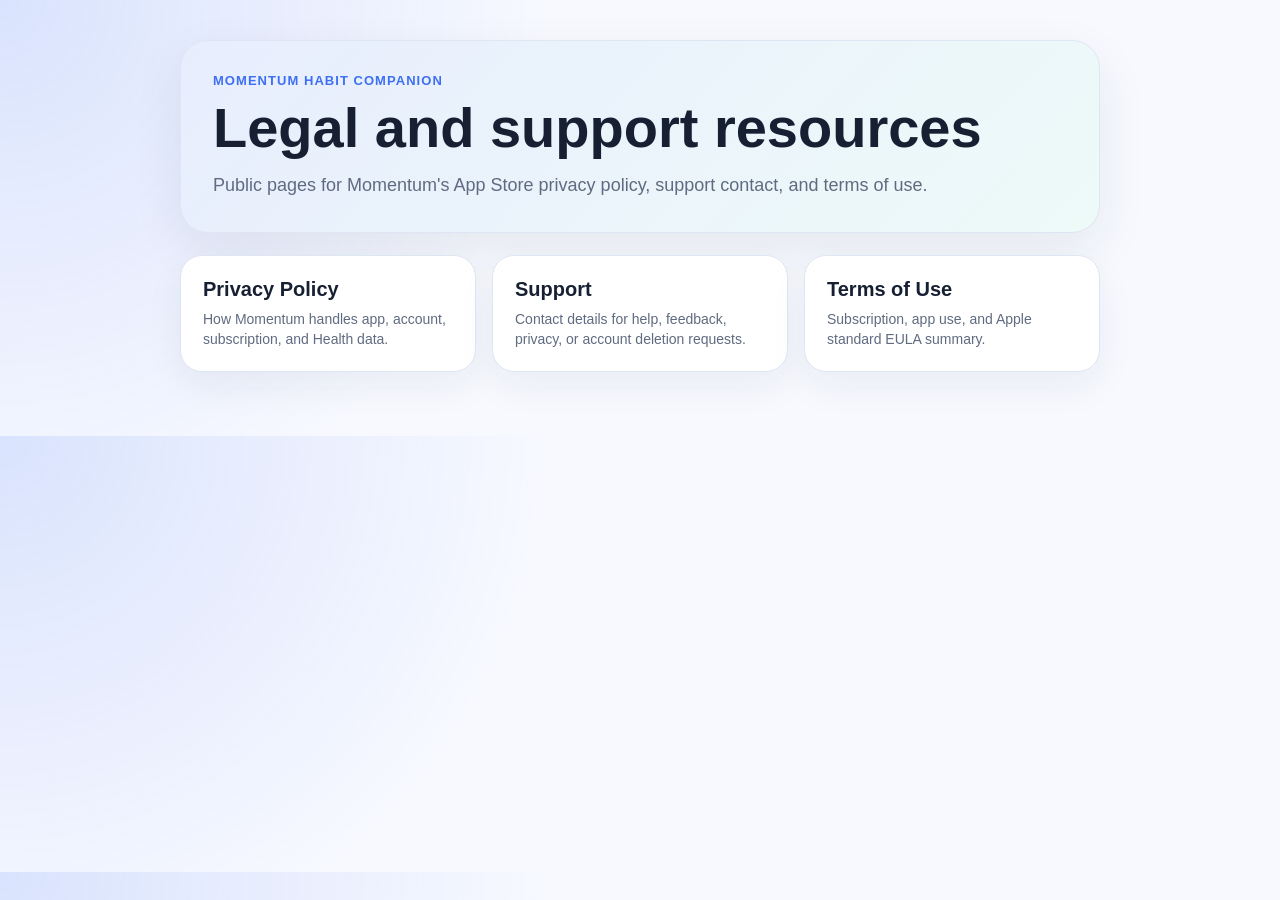
==== index.html @ e4510f71 "Add Momentum legal pages" ====
<!doctype html>
<html lang="en">
  <head>
    <meta charset="utf-8" />
    <meta name="viewport" content="width=device-width, initial-scale=1" />
    <title>Momentum Legal</title>
    <link rel="stylesheet" href="./styles.css" />
  </head>
  <body>
    <main class="page">
      <section class="hero">
        <p class="eyebrow">Momentum Habit Companion</p>
        <h1>Legal and support resources</h1>
        <p>
          Public pages for Momentum's App Store privacy policy, support contact,
          and terms of use.
        </p>
      </section>

      <section class="card-grid">
        <a class="card" href="./privacy.html">
          <span>Privacy Policy</span>
          <small>How Momentum handles app, account, subscription, and Health data.</small>
        </a>
        <a class="card" href="./support.html">
          <span>Support</span>
          <small>Contact details for help, feedback, privacy, or account deletion requests.</small>
        </a>
        <a class="card" href="./terms.html">
          <span>Terms of Use</span>
          <small>Subscription, app use, and Apple standard EULA summary.</small>
        </a>
      </section>
    </main>
  </body>
</html>
---- styles.css ----
:root {
  color-scheme: light dark;
  --bg: #f7f9ff;
  --card: #ffffff;
  --text: #172033;
  --muted: #5f6b80;
  --border: #dfe6f3;
  --accent: #3f6ff3;
}

* {
  box-sizing: border-box;
}

body {
  margin: 0;
  font-family: -apple-system, BlinkMacSystemFont, "Segoe UI", sans-serif;
  background:
    radial-gradient(circle at top left, rgba(63, 111, 243, 0.16), transparent 34rem),
    var(--bg);
  color: var(--text);
}

a {
  color: var(--accent);
}

.page {
  width: min(920px, calc(100% - 32px));
  margin: 0 auto;
  padding: 40px 0 64px;
}

.hero {
  border: 1px solid var(--border);
  border-radius: 28px;
  background: linear-gradient(135deg, rgba(63, 111, 243, 0.12), rgba(31, 197, 167, 0.08)), var(--card);
  padding: 32px;
  margin-bottom: 22px;
  box-shadow: 0 18px 50px rgba(23, 32, 51, 0.08);
}

.eyebrow {
  margin: 0 0 12px;
  color: var(--accent);
  font-size: 13px;
  font-weight: 800;
  letter-spacing: 0.08em;
  text-transform: uppercase;
}

h1 {
  margin: 0;
  font-size: clamp(34px, 7vw, 56px);
  line-height: 1;
}

.hero p:last-child {
  margin: 16px 0 0;
  color: var(--muted);
  font-size: 18px;
  line-height: 1.55;
}

.card-grid {
  display: grid;
  grid-template-columns: repeat(auto-fit, minmax(220px, 1fr));
  gap: 16px;
}

.card,
.content {
  border: 1px solid var(--border);
  border-radius: 22px;
  background: var(--card);
  box-shadow: 0 14px 38px rgba(23, 32, 51, 0.06);
}

.card {
  display: block;
  padding: 22px;
  color: var(--text);
  text-decoration: none;
}

.card span {
  display: block;
  margin-bottom: 8px;
  font-size: 20px;
  font-weight: 800;
}

.card small {
  color: var(--muted);
  font-size: 14px;
  line-height: 1.45;
}

.content {
  padding: 28px;
}

.content h2 {
  margin: 28px 0 8px;
  font-size: 22px;
}

.content h2:first-child {
  margin-top: 0;
}

.content p {
  margin: 0;
  color: var(--muted);
  font-size: 16px;
  line-height: 1.7;
}

.back-link {
  display: inline-flex;
  margin-bottom: 18px;
  font-weight: 700;
  text-decoration: none;
}

@media (prefers-color-scheme: dark) {
  :root {
    --bg: #08111f;
    --card: #111c2d;
    --text: #eef4ff;
    --muted: #aeb9cc;
    --border: #23314a;
    --accent: #8ca8ff;
  }

  .hero,
  .card,
  .content {
    box-shadow: none;
  }
}
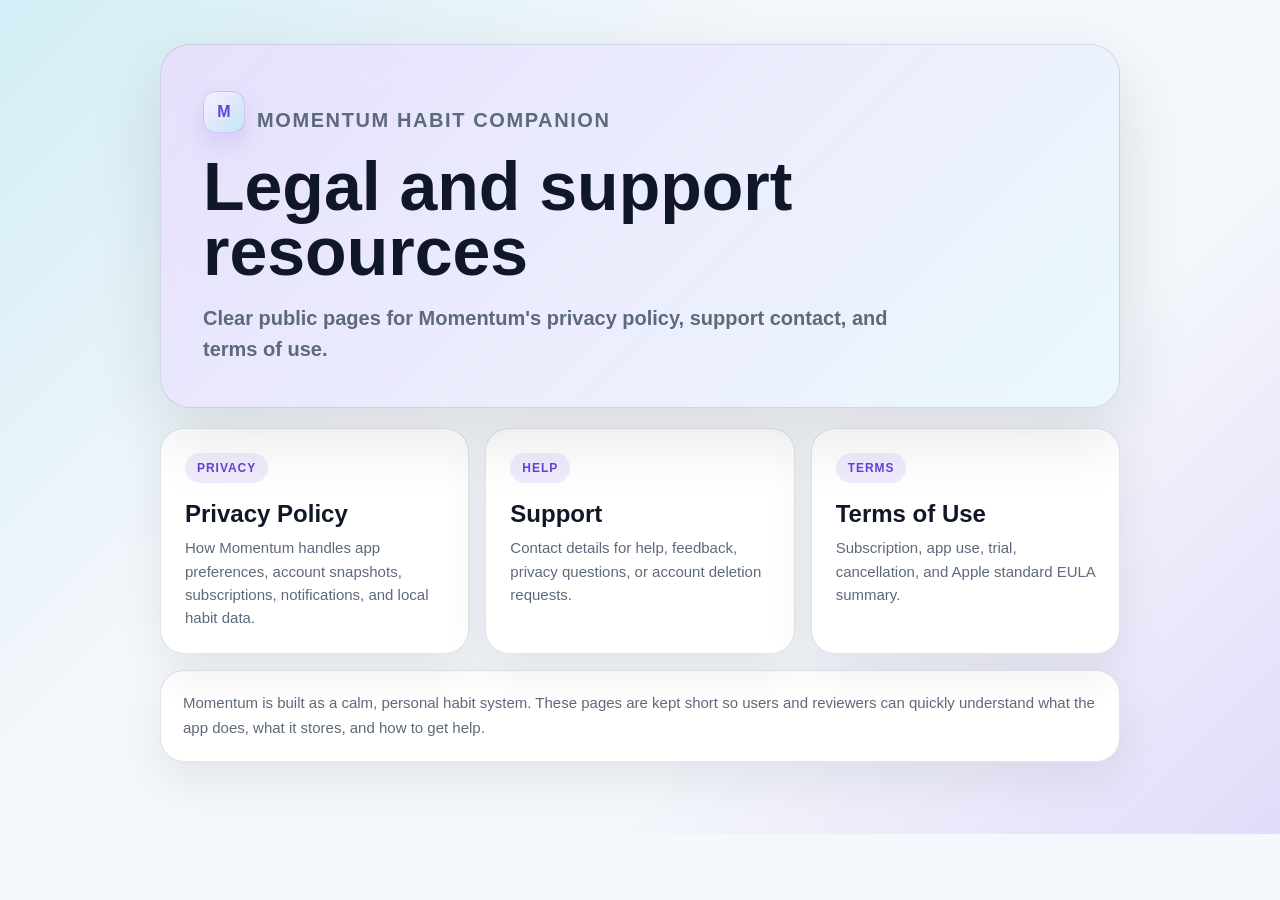
==== commit ddfc2b1e: "Refresh legal site content and design" ====
--- a/index.html
+++ b/index.html
@@ -3,33 +3,60 @@
   <head>
     <meta charset="utf-8" />
     <meta name="viewport" content="width=device-width, initial-scale=1" />
-    <title>Momentum Legal</title>
+    <meta
+      name="description"
+      content="Momentum legal, privacy, support, and terms resources."
+    />
+    <title>Momentum Legal Resources</title>
     <link rel="stylesheet" href="./styles.css" />
   </head>
   <body>
     <main class="page">
       <section class="hero">
-        <p class="eyebrow">Momentum Habit Companion</p>
+        <div class="brand-row">
+          <div class="brand-mark">M</div>
+          <p class="eyebrow">Momentum Habit Companion</p>
+        </div>
         <h1>Legal and support resources</h1>
         <p>
-          Public pages for Momentum's App Store privacy policy, support contact,
-          and terms of use.
+          Clear public pages for Momentum's privacy policy, support contact, and
+          terms of use.
         </p>
       </section>
 
-      <section class="card-grid">
+      <section class="card-grid" aria-label="Legal resource links">
         <a class="card" href="./privacy.html">
-          <span>Privacy Policy</span>
-          <small>How Momentum handles app, account, subscription, and Health data.</small>
+          <span class="card-kicker">Privacy</span>
+          <strong>Privacy Policy</strong>
+          <small>
+            How Momentum handles app preferences, account snapshots,
+            subscriptions, notifications, and local habit data.
+          </small>
         </a>
         <a class="card" href="./support.html">
-          <span>Support</span>
-          <small>Contact details for help, feedback, privacy, or account deletion requests.</small>
+          <span class="card-kicker">Help</span>
+          <strong>Support</strong>
+          <small>
+            Contact details for help, feedback, privacy questions, or account
+            deletion requests.
+          </small>
         </a>
         <a class="card" href="./terms.html">
-          <span>Terms of Use</span>
-          <small>Subscription, app use, and Apple standard EULA summary.</small>
+          <span class="card-kicker">Terms</span>
+          <strong>Terms of Use</strong>
+          <small>
+            Subscription, app use, trial, cancellation, and Apple standard EULA
+            summary.
+          </small>
         </a>
+      </section>
+
+      <section class="notice">
+        <p>
+          Momentum is built as a calm, personal habit system. These pages are
+          kept short so users and reviewers can quickly understand what the app
+          does, what it stores, and how to get help.
+        </p>
       </section>
     </main>
   </body>
--- a/styles.css
+++ b/styles.css
@@ -1,108 +1,181 @@
 :root {
   color-scheme: light dark;
-  --bg: #f7f9ff;
-  --card: #ffffff;
-  --text: #172033;
-  --muted: #5f6b80;
-  --border: #dfe6f3;
-  --accent: #3f6ff3;
+  --bg: #f4f7fb;
+  --surface: rgba(255, 255, 255, 0.82);
+  --surface-strong: #ffffff;
+  --text: #101827;
+  --muted: #5d6a7c;
+  --border: rgba(28, 39, 60, 0.12);
+  --accent: #8f5cf7;
+  --accent-strong: #6344d7;
+  --cyan: #1ebbd7;
+  --green: #35c98c;
+  --shadow: rgba(18, 24, 38, 0.12);
 }
 
 * {
   box-sizing: border-box;
 }
 
+html {
+  min-height: 100%;
+  background: var(--bg);
+}
+
 body {
-  margin: 0;
-  font-family: -apple-system, BlinkMacSystemFont, "Segoe UI", sans-serif;
+  min-height: 100%;
+  margin: 0;
+  font-family:
+    Inter, ui-sans-serif, -apple-system, BlinkMacSystemFont, "Segoe UI",
+    sans-serif;
   background:
-    radial-gradient(circle at top left, rgba(63, 111, 243, 0.16), transparent 34rem),
+    linear-gradient(135deg, rgba(30, 187, 215, 0.16), transparent 34rem),
+    linear-gradient(315deg, rgba(143, 92, 247, 0.18), transparent 30rem),
     var(--bg);
   color: var(--text);
 }
 
 a {
-  color: var(--accent);
+  color: var(--accent-strong);
+  text-underline-offset: 4px;
 }
 
 .page {
-  width: min(920px, calc(100% - 32px));
+  width: min(960px, calc(100% - 32px));
   margin: 0 auto;
-  padding: 40px 0 64px;
+  padding: 44px 0 72px;
 }
 
 .hero {
+  position: relative;
+  overflow: hidden;
   border: 1px solid var(--border);
-  border-radius: 28px;
-  background: linear-gradient(135deg, rgba(63, 111, 243, 0.12), rgba(31, 197, 167, 0.08)), var(--card);
-  padding: 32px;
-  margin-bottom: 22px;
-  box-shadow: 0 18px 50px rgba(23, 32, 51, 0.08);
+  border-radius: 30px;
+  background:
+    linear-gradient(135deg, rgba(143, 92, 247, 0.18), rgba(30, 187, 215, 0.08)),
+    var(--surface);
+  padding: clamp(26px, 5vw, 42px);
+  margin-bottom: 20px;
+  box-shadow: 0 26px 70px var(--shadow);
+  backdrop-filter: blur(18px);
+}
+
+.brand-row {
+  display: inline-flex;
+  align-items: center;
+  gap: 12px;
+  margin-bottom: 18px;
+}
+
+.brand-mark {
+  display: grid;
+  width: 42px;
+  height: 42px;
+  place-items: center;
+  border: 1px solid rgba(143, 92, 247, 0.28);
+  border-radius: 13px;
+  background:
+    linear-gradient(135deg, rgba(255, 255, 255, 0.92), rgba(255, 255, 255, 0.7)),
+    linear-gradient(135deg, var(--accent), var(--cyan));
+  color: var(--accent-strong);
+  font-weight: 900;
+  box-shadow: 0 12px 24px rgba(99, 68, 215, 0.15);
 }
 
 .eyebrow {
-  margin: 0 0 12px;
-  color: var(--accent);
+  margin: 0;
+  color: var(--accent-strong);
   font-size: 13px;
-  font-weight: 800;
+  font-weight: 850;
   letter-spacing: 0.08em;
   text-transform: uppercase;
 }
 
 h1 {
-  margin: 0;
-  font-size: clamp(34px, 7vw, 56px);
-  line-height: 1;
+  max-width: 780px;
+  margin: 0;
+  font-size: clamp(38px, 8vw, 68px);
+  line-height: 0.96;
+  letter-spacing: 0;
 }
 
 .hero p:last-child {
-  margin: 16px 0 0;
-  color: var(--muted);
-  font-size: 18px;
+  max-width: 690px;
+  margin: 18px 0 0;
+  color: var(--muted);
+  font-size: clamp(17px, 2vw, 20px);
   line-height: 1.55;
+  font-weight: 580;
 }
 
 .card-grid {
   display: grid;
-  grid-template-columns: repeat(auto-fit, minmax(220px, 1fr));
+  grid-template-columns: repeat(auto-fit, minmax(240px, 1fr));
   gap: 16px;
 }
 
 .card,
-.content {
+.content,
+.notice {
   border: 1px solid var(--border);
-  border-radius: 22px;
-  background: var(--card);
-  box-shadow: 0 14px 38px rgba(23, 32, 51, 0.06);
+  border-radius: 24px;
+  background: var(--surface-strong);
+  box-shadow: 0 18px 48px rgba(18, 24, 38, 0.08);
 }
 
 .card {
   display: block;
-  padding: 22px;
+  min-height: 190px;
+  padding: 24px;
   color: var(--text);
   text-decoration: none;
-}
-
-.card span {
+  transition:
+    transform 160ms ease,
+    border-color 160ms ease,
+    box-shadow 160ms ease;
+}
+
+.card:hover {
+  transform: translateY(-3px);
+  border-color: rgba(143, 92, 247, 0.36);
+  box-shadow: 0 24px 60px rgba(18, 24, 38, 0.13);
+}
+
+.card-kicker {
+  display: inline-flex;
+  margin-bottom: 18px;
+  border-radius: 999px;
+  padding: 8px 12px;
+  background: rgba(143, 92, 247, 0.12);
+  color: var(--accent-strong);
+  font-size: 12px;
+  font-weight: 850;
+  letter-spacing: 0.08em;
+  text-transform: uppercase;
+}
+
+.card strong {
   display: block;
-  margin-bottom: 8px;
-  font-size: 20px;
-  font-weight: 800;
+  margin-bottom: 9px;
+  font-size: 24px;
+  line-height: 1.12;
 }
 
 .card small {
-  color: var(--muted);
-  font-size: 14px;
-  line-height: 1.45;
+  display: block;
+  color: var(--muted);
+  font-size: 15px;
+  line-height: 1.55;
 }
 
 .content {
-  padding: 28px;
+  padding: clamp(24px, 4vw, 34px);
 }
 
 .content h2 {
-  margin: 28px 0 8px;
-  font-size: 22px;
+  margin: 30px 0 8px;
+  font-size: 23px;
+  line-height: 1.2;
 }
 
 .content h2:first-child {
@@ -110,32 +183,79 @@
 }
 
 .content p {
+  max-width: 760px;
   margin: 0;
   color: var(--muted);
   font-size: 16px;
-  line-height: 1.7;
+  line-height: 1.75;
+}
+
+.notice {
+  margin-top: 16px;
+  padding: 20px 22px;
+}
+
+.notice p {
+  margin: 0;
+  color: var(--muted);
+  font-size: 15px;
+  line-height: 1.65;
 }
 
 .back-link {
   display: inline-flex;
+  align-items: center;
   margin-bottom: 18px;
-  font-weight: 700;
+  border: 1px solid var(--border);
+  border-radius: 999px;
+  padding: 10px 14px;
+  background: var(--surface-strong);
+  font-weight: 760;
   text-decoration: none;
+  box-shadow: 0 10px 30px rgba(18, 24, 38, 0.06);
+}
+
+.back-link::before {
+  content: "←";
+  margin-right: 8px;
+}
+
+@media (max-width: 640px) {
+  .page {
+    width: min(100% - 24px, 960px);
+    padding-top: 24px;
+  }
+
+  .hero {
+    border-radius: 24px;
+  }
+
+  .card,
+  .content,
+  .notice {
+    border-radius: 20px;
+  }
 }
 
 @media (prefers-color-scheme: dark) {
   :root {
-    --bg: #08111f;
-    --card: #111c2d;
-    --text: #eef4ff;
-    --muted: #aeb9cc;
-    --border: #23314a;
-    --accent: #8ca8ff;
-  }
-
-  .hero,
-  .card,
-  .content {
-    box-shadow: none;
-  }
-}
+    --bg: #07101d;
+    --surface: rgba(16, 25, 42, 0.78);
+    --surface-strong: #101a2b;
+    --text: #f4f7ff;
+    --muted: #a9b4c6;
+    --border: rgba(180, 197, 226, 0.14);
+    --accent: #b48cff;
+    --accent-strong: #a7b2ff;
+    --cyan: #35d3ee;
+    --green: #48dd9d;
+    --shadow: rgba(0, 0, 0, 0.26);
+  }
+
+  .brand-mark {
+    background:
+      linear-gradient(135deg, rgba(255, 255, 255, 0.96), rgba(255, 255, 255, 0.78)),
+      linear-gradient(135deg, var(--accent), var(--cyan));
+    color: #7547de;
+  }
+}
